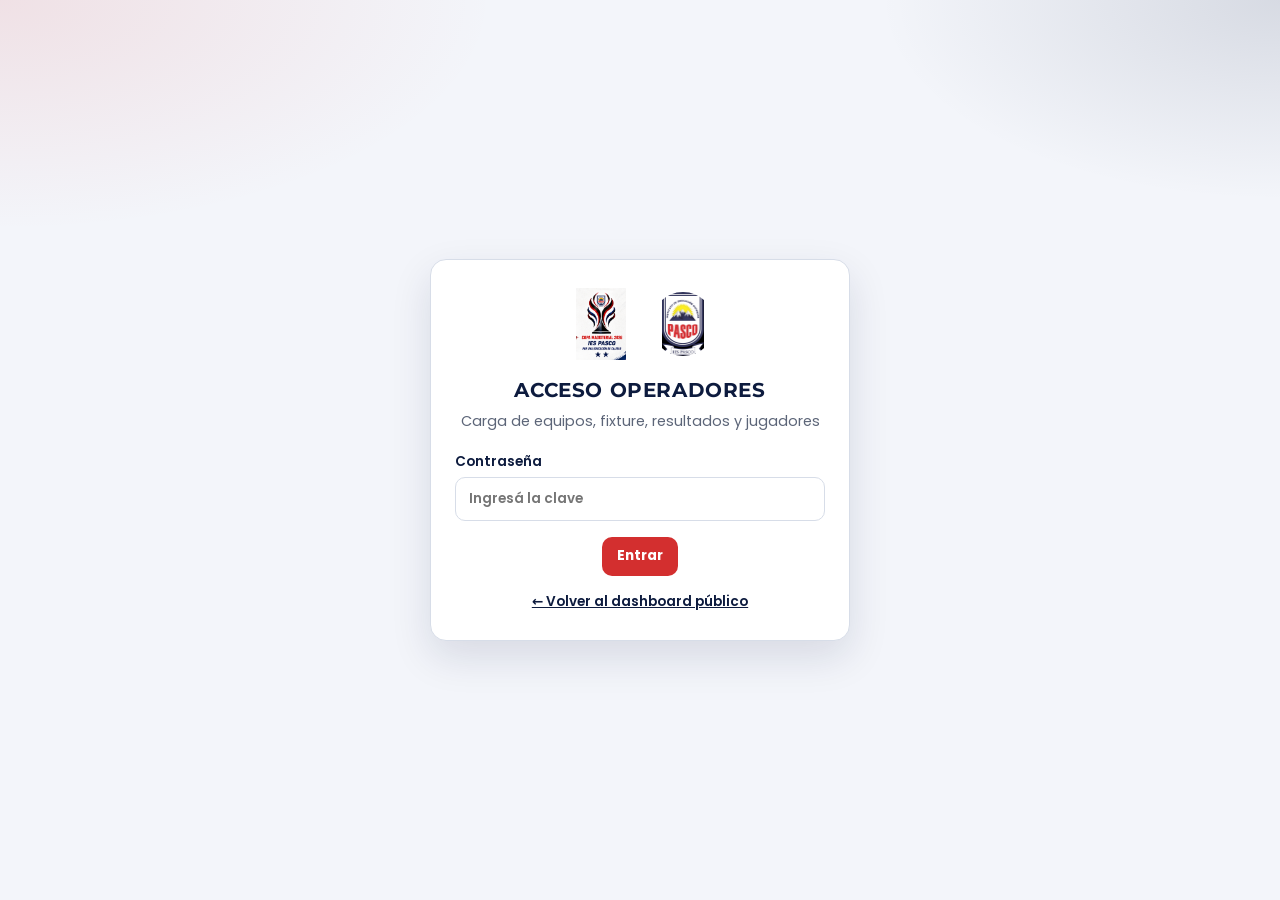
==== admin.html @ 3d39156f "Publicación inicial Copa Magisterial 2026. Dashboard, admin, portal delegados y backend Sheets listo" ====
<!DOCTYPE html>
<html lang="es">
<head>
  <meta charset="UTF-8" />
  <meta name="viewport" content="width=device-width, initial-scale=1" />
  <meta name="robots" content="noindex,nofollow" />
  <meta name="theme-color" content="#0D1B3E" />
  <title>Operadores · Copa Magisterial 2026</title>
  <link rel="preconnect" href="https://fonts.googleapis.com" />
  <link rel="preconnect" href="https://fonts.gstatic.com" crossorigin />
  <link href="https://fonts.googleapis.com/css2?family=Montserrat:wght@600;700;800&family=Poppins:wght@400;500;600;700&display=swap" rel="stylesheet" />
  <link rel="stylesheet" href="css/styles.css" />
  <link rel="stylesheet" href="css/admin.css" />
  <link rel="icon" href="img/logo-ies-pasco.png" type="image/png" />
</head>
<body class="admin-body">
  <!-- LOGIN -->
  <div id="login-screen" class="login-screen">
    <div class="login-card">
      <div class="login-logos">
        <img src="img/logo-copa-magisterial.png" alt="Copa Magisterial" width="72" height="72" />
        <img src="img/logo-ies-pasco.png" alt="IES Pasco" width="64" height="64" class="login-ies" />
      </div>
      <h1>Acceso operadores</h1>
      <p class="login-sub">Carga de equipos, fixture, resultados y jugadores</p>
      <form id="login-form" autocomplete="on">
        <label>
          Contraseña
          <input type="password" id="login-password" name="password" required placeholder="Ingresá la clave" />
        </label>
        <p id="login-error" class="form-error hidden" role="alert">Contraseña incorrecta</p>
        <button type="submit" class="btn-primary">Entrar</button>
      </form>
      <a class="login-back" href="index.html">← Volver al dashboard público</a>
    </div>
  </div>

  <!-- APP -->
  <div id="admin-app" class="admin-app hidden">
    <header class="admin-header">
      <div class="admin-header-inner">
        <div class="admin-brand">
          <img src="img/logo-copa-magisterial.png" alt="" width="44" height="44" />
          <div>
            <strong>Panel operadores</strong>
            <span>Copa Magisterial 2026 · IES Pasco</span>
          </div>
        </div>
        <div class="admin-header-actions">
          <a href="index.html" class="btn-ghost-admin" target="_blank" rel="noopener">Ver público</a>
          <a href="delegado.html" class="btn-ghost-admin" target="_blank" rel="noopener">Portal delegados</a>
          <button type="button" id="btn-logout" class="btn-ghost-admin">Salir</button>
        </div>
      </div>
      <nav class="admin-tabs" role="tablist">
        <button type="button" class="admin-tab is-active" data-section="equipos">Equipos</button>
        <button type="button" class="admin-tab" data-section="fixture">Fixture</button>
        <button type="button" class="admin-tab" data-section="resultados">Resultados</button>
        <button type="button" class="admin-tab" data-section="jugadores">Jugadores</button>
        <button type="button" class="admin-tab" data-section="delegados">Delegados</button>
        <button type="button" class="admin-tab" data-section="reclamos">Reclamos</button>
        <button type="button" class="admin-tab" data-section="pendientes">Pendientes</button>
        <button type="button" class="admin-tab" data-section="llave">Llave</button>
        <button type="button" class="admin-tab" data-section="sheets">Google Sheets</button>
        <button type="button" class="admin-tab" data-section="torneo">Torneo</button>
        <button type="button" class="admin-tab" data-section="exportar">Exportar</button>
      </nav>
    </header>

    <main class="admin-main">
      <div id="admin-toast" class="admin-toast hidden" role="status"></div>

      <!-- EQUIPOS -->
      <section id="sec-equipos" class="admin-section is-active">
        <div class="admin-toolbar">
          <h2>Equipos</h2>
          <button type="button" class="btn-primary" data-open-modal="equipo">+ Nuevo equipo</button>
        </div>
        <div class="table-wrap">
          <table class="admin-table" id="table-equipos">
            <thead>
              <tr>
                <th>ID</th><th>Nombre</th><th>Colegio</th><th>Grupo</th><th>Color</th><th></th>
              </tr>
            </thead>
            <tbody></tbody>
          </table>
        </div>
      </section>

      <!-- FIXTURE -->
      <section id="sec-fixture" class="admin-section">
        <div class="admin-toolbar">
          <h2>Fixture</h2>
          <button type="button" class="btn-primary" data-open-modal="partido">+ Nuevo partido</button>
        </div>
        <div class="table-wrap">
          <table class="admin-table" id="table-fixture">
            <thead>
              <tr>
                <th>ID</th><th>Fecha</th><th>Hora</th><th>Equipo A</th><th>Equipo B</th><th>Cancha</th><th>Estado</th><th></th>
              </tr>
            </thead>
            <tbody></tbody>
          </table>
        </div>
      </section>

      <!-- RESULTADOS -->
      <section id="sec-resultados" class="admin-section">
        <div class="admin-toolbar">
          <h2>Resultados / actas</h2>
          <button type="button" class="btn-primary" data-open-modal="resultado">+ Cargar resultado</button>
        </div>
        <p class="admin-help">Marcá el partido como <strong>Finalizado</strong> en Fixture para que sume en la tabla.</p>
        <div class="table-wrap">
          <table class="admin-table" id="table-resultados">
            <thead>
              <tr>
                <th>Partido</th><th>Marcador</th><th>Aprobado</th><th>Goleadores</th><th></th>
              </tr>
            </thead>
            <tbody></tbody>
          </table>
        </div>
      </section>

      <!-- JUGADORES -->
      <section id="sec-jugadores" class="admin-section">
        <div class="admin-toolbar">
          <h2>Jugadores</h2>
          <button type="button" class="btn-primary" data-open-modal="jugador">+ Nuevo jugador</button>
        </div>
        <div class="filters-row">
          <select id="filtro-jug-equipo">
            <option value="">Todos los equipos</option>
          </select>
        </div>
        <div class="table-wrap">
          <table class="admin-table" id="table-jugadores">
            <thead>
              <tr>
                <th>Equipo</th><th>N°</th><th>Nombre</th><th>Posición</th><th>Goles</th><th>TA</th><th>TR</th><th></th>
              </tr>
            </thead>
            <tbody></tbody>
          </table>
        </div>
      </section>

      <!-- DELEGADOS -->
      <section id="sec-delegados" class="admin-section">
        <div class="admin-toolbar">
          <h2>Accesos delegados</h2>
          <button type="button" class="btn-primary" data-open-modal="delegado">+ Acceso</button>
        </div>
        <p class="admin-help">Cada equipo recibe una clave. Entrá a <a href="delegado.html" target="_blank">delegado.html</a>. Las claves no se muestran en el dashboard público.</p>
        <div class="table-wrap">
          <table class="admin-table" id="table-delegados">
            <thead><tr><th>Equipo</th><th>Delegado</th><th>Teléfono</th><th>Clave</th><th></th></tr></thead>
            <tbody></tbody>
          </table>
        </div>
      </section>

      <!-- RECLAMOS -->
      <section id="sec-reclamos" class="admin-section">
        <div class="admin-toolbar">
          <h2>Reclamos</h2>
        </div>
        <p class="admin-help">Los delegados envían reclamos desde su portal. Acá respondés y cambiás el estado.</p>
        <div class="table-wrap">
          <table class="admin-table" id="table-reclamos">
            <thead><tr><th>Fecha</th><th>Equipo</th><th>Asunto</th><th>Estado</th><th></th></tr></thead>
            <tbody></tbody>
          </table>
        </div>
      </section>

      <!-- PENDIENTES -->
      <section id="sec-pendientes" class="admin-section">
        <div class="admin-toolbar">
          <h2>Pendientes / deudas</h2>
          <button type="button" class="btn-primary" data-open-modal="pendiente">+ Pendiente</button>
        </div>
        <div class="table-wrap">
          <table class="admin-table" id="table-pendientes">
            <thead><tr><th>Equipo</th><th>Concepto</th><th>Monto</th><th>Vence</th><th>Estado</th><th></th></tr></thead>
            <tbody></tbody>
          </table>
        </div>
      </section>

      <!-- LLAVE -->
      <section id="sec-llave" class="admin-section">
        <div class="admin-toolbar">
          <h2>Llave eliminatoria</h2>
        </div>
        <div class="admin-cards" style="margin-bottom:1rem">
          <article class="admin-card">
            <h3>Activar / generar llave</h3>
            <p class="admin-help">Cuando el campeonato entra a instancias finales, generá la estructura y colocá los clasificados en la primera ronda. Los ganadores avanzan solos al cargar el marcador.</p>
            <div class="btn-row">
              <label>Tamaño
                <select id="llave-size">
                  <option value="16">16 equipos (octavos)</option>
                  <option value="8">8 equipos (cuartos)</option>
                </select>
              </label>
              <button type="button" id="btn-crear-llave" class="btn-primary">Generar llave vacía</button>
              <button type="button" id="btn-propagar-llave" class="btn-secondary">Actualizar avance</button>
              <button type="button" id="btn-desactivar-llave" class="btn-danger">Desactivar llave</button>
            </div>
            <p id="llave-meta" class="admin-meta">Llave inactiva.</p>
          </article>
        </div>
        <div class="table-wrap">
          <table class="admin-table" id="table-llave">
            <thead>
              <tr>
                <th>ID</th><th>Ronda</th><th>Equipo A</th><th>Equipo B</th><th>Marcador</th><th>Estado</th><th></th>
              </tr>
            </thead>
            <tbody></tbody>
          </table>
        </div>
      </section>

      <!-- GOOGLE SHEETS -->
      <section id="sec-sheets" class="admin-section">
        <div class="admin-toolbar">
          <h2>Google Sheets</h2>
        </div>
        <div class="admin-cards">
          <article class="admin-card">
            <h3>Estado de conexión</h3>
            <p id="sheets-status" class="admin-meta">Revisando configuración…</p>
            <div class="btn-row">
              <button type="button" id="btn-sheets-ping" class="btn-secondary">Probar Apps Script</button>
              <button type="button" id="btn-sheets-setup" class="btn-secondary">Preparar hojas</button>
            </div>
          </article>
          <article class="admin-card">
            <h3>Sincronizar</h3>
            <p class="admin-help">
              <strong>Bajar</strong> trae los datos del Sheet al panel.<br />
              <strong>Subir</strong> publica lo que tenés acá hacia Google Sheets (lo ve toda la comunidad).
            </p>
            <div class="btn-row">
              <button type="button" id="btn-sheets-pull" class="btn-secondary">↓ Bajar desde Sheets</button>
              <button type="button" id="btn-sheets-push" class="btn-primary">↑ Subir a Sheets</button>
            </div>
            <p id="sheets-sync-msg" class="admin-meta"></p>
          </article>
          <article class="admin-card" style="grid-column:1/-1">
            <h3>Configuración en <code>js/config.js</code></h3>
            <ol class="admin-steps">
              <li><code>GOOGLE_SHEET_ID</code> — ID del spreadsheet</li>
              <li><code>GOOGLE_API_KEY</code> — API Key (lectura pública)</li>
              <li><code>APPS_SCRIPT_URL</code> — URL de la app web</li>
              <li><code>APPS_SCRIPT_TOKEN</code> — mismo token que en <code>apps-script/Codigo.gs</code></li>
            </ol>
            <p class="admin-help">Guía completa: <code>docs/GOOGLE-SHEETS.md</code></p>
          </article>
        </div>
      </section>

      <!-- TORNEO -->
      <section id="sec-torneo" class="admin-section">
        <div class="admin-toolbar">
          <h2>Configuración del torneo</h2>
        </div>
        <div class="admin-cards">
          <article class="admin-card">
            <h3>Estado</h3>
            <label class="switch-row">
              <input type="checkbox" id="chk-finalizado" />
              <span>Torneo finalizado (habilita Cuadro de Honor público)</span>
            </label>
            <p id="store-meta" class="admin-meta">Sin datos guardados aún.</p>
            <div class="btn-row">
              <button type="button" id="btn-save-torneo" class="btn-primary">Guardar estado</button>
              <button type="button" id="btn-seed-demo" class="btn-secondary">Cargar datos de ejemplo</button>
              <button type="button" id="btn-clear-data" class="btn-danger">Borrar todos los datos</button>
            </div>
          </article>
          <article class="admin-card">
            <h3>Cómo publicar para todos</h3>
            <ol class="admin-steps">
              <li>Cargá equipos, fixture, resultados y jugadores aquí.</li>
              <li>Andá a <strong>Exportar</strong> → descargá <code>torneo.json</code>.</li>
              <li>Reemplazá el archivo <code>data/torneo.json</code> del proyecto.</li>
              <li>Subí/publicá el sitio (GitHub Pages) para que la comunidad vea los datos.</li>
            </ol>
            <p class="admin-help">Google Sheets se conectará después. Mientras tanto este flujo ya sirve para el evento.</p>
          </article>
        </div>
      </section>

      <!-- EXPORTAR -->
      <section id="sec-exportar" class="admin-section">
        <div class="admin-toolbar">
          <h2>Exportar / Importar</h2>
        </div>
        <div class="admin-cards">
          <article class="admin-card">
            <h3>Exportar</h3>
            <p class="admin-help">JSON para publicar en el sitio. CSV listo para pegar luego en Google Sheets.</p>
            <div class="btn-row">
              <button type="button" id="btn-export-json" class="btn-primary">Descargar torneo.json</button>
              <button type="button" id="btn-export-csv" class="btn-secondary">Descargar CSV (5 hojas)</button>
            </div>
          </article>
          <article class="admin-card">
            <h3>Importar JSON</h3>
            <p class="admin-help">Restaurá un respaldo o datos de otro operador.</p>
            <input type="file" id="import-json" accept="application/json,.json" />
          </article>
        </div>
      </section>
    </main>
  </div>

  <!-- MODALES -->
  <dialog id="modal" class="admin-modal">
    <form method="dialog" id="modal-form" class="modal-form">
      <header class="modal-header">
        <h3 id="modal-title">Editar</h3>
        <button type="button" id="modal-close" class="modal-close" aria-label="Cerrar">×</button>
      </header>
      <div id="modal-fields" class="modal-fields"></div>
      <footer class="modal-footer">
        <button type="button" id="modal-cancel" class="btn-secondary">Cancelar</button>
        <button type="submit" class="btn-primary">Guardar</button>
      </footer>
    </form>
  </dialog>

  <script src="js/config.js"></script>
  <script src="js/llave.js"></script>
  <script src="js/data-store.js"></script>
  <script src="js/google-sheets.js"></script>
  <script src="js/admin.js"></script>
</body>
</html>
---- css/styles.css ----
/* =========================================================
   Copa Magisterial 2026 · IES Pasco — Estilos principales
   ========================================================= */

:root {
  --navy: #0d1b3e;
  --navy-mid: #1a274f;
  --navy-soft: #2a3a66;
  --red: #d32f2f;
  --red-bright: #e53935;
  --sun: #ffeb3b;
  --sun-soft: #fff59d;
  --ink: #0d1b3e;
  --muted: #5c6578;
  --surface: #ffffff;
  --surface-2: #f3f5fa;
  --line: #d7dde8;
  --pitch: #eef1f8;
  --warn: #d32f2f;
  --blue: #0d1b3e;
  --amber: #f9a825;
  --green-deep: var(--navy);
  --green: var(--navy-mid);
  --green-bright: #1b5e20;
  --shadow: 0 8px 28px rgba(13, 27, 62, 0.1);
  --radius: 14px;
  --header-h: 120px;
  --font: "Poppins", system-ui, sans-serif;
  --font-display: "Montserrat", "Poppins", system-ui, sans-serif;
  --max: 1120px;
}

*,
*::before,
*::after {
  box-sizing: border-box;
}

html {
  scroll-behavior: smooth;
}

body {
  margin: 0;
  font-family: var(--font);
  color: var(--ink);
  background:
    radial-gradient(1100px 520px at 8% -8%, rgba(211, 47, 47, 0.12) 0%, transparent 55%),
    radial-gradient(900px 480px at 100% 0%, rgba(13, 27, 62, 0.1) 0%, transparent 50%),
    linear-gradient(180deg, #f7f8fc 0%, #eef1f8 100%);
  min-height: 100vh;
  line-height: 1.45;
}

img {
  max-width: 100%;
  height: auto;
  display: block;
}

button,
input,
select {
  font: inherit;
}

.sr-only {
  position: absolute;
  width: 1px;
  height: 1px;
  padding: 0;
  margin: -1px;
  overflow: hidden;
  clip: rect(0, 0, 0, 0);
  border: 0;
}

.hidden {
  display: none !important;
}

/* Loading */
.loading-overlay {
  position: fixed;
  inset: 0;
  z-index: 1000;
  display: grid;
  place-content: center;
  gap: 1rem;
  background: rgba(247, 251, 248, 0.92);
  backdrop-filter: blur(4px);
  transition: opacity 0.3s ease, visibility 0.3s ease;
}

.loading-overlay.is-hidden {
  opacity: 0;
  visibility: hidden;
  pointer-events: none;
}

.spinner {
  width: 44px;
  height: 44px;
  margin: 0 auto;
  border: 3px solid var(--line);
  border-top-color: var(--red);
  border-radius: 50%;
  animation: spin 0.8s linear infinite;
}

@keyframes spin {
  to {
    transform: rotate(360deg);
  }
}

/* Header */
.site-header {
  position: sticky;
  top: 0;
  z-index: 100;
  background:
    linear-gradient(180deg, rgba(26, 39, 79, 0.98) 0%, rgba(13, 27, 62, 0.98) 100%);
  color: #fff;
  box-shadow: 0 4px 20px rgba(13, 27, 62, 0.28);
  backdrop-filter: blur(8px);
  border-bottom: 3px solid var(--red);
}

.header-inner {
  max-width: var(--max);
  margin: 0 auto;
  padding: 0.75rem 1rem;
  display: flex;
  align-items: center;
  justify-content: space-between;
  gap: 1rem;
}

.brand {
  display: flex;
  align-items: center;
  gap: 0.65rem;
  color: inherit;
  text-decoration: none;
  min-width: 0;
}

.brand-logo {
  width: 48px;
  height: 48px;
  flex-shrink: 0;
  object-fit: contain;
}

.brand-logo-copa {
  width: 52px;
  height: 52px;
  background: #fff;
  border-radius: 12px;
  padding: 3px;
  box-shadow: 0 2px 10px rgba(0, 0, 0, 0.25);
}

.brand-logo-ies {
  width: 44px;
  height: 44px;
  background: #fff;
  border-radius: 50%;
  padding: 2px;
  box-shadow: 0 2px 10px rgba(0, 0, 0, 0.2);
}

.brand-text {
  display: flex;
  flex-direction: column;
  line-height: 1.1;
  min-width: 0;
}

.brand-name {
  font-family: var(--font-display);
  font-weight: 800;
  font-size: 0.95rem;
  letter-spacing: 0.02em;
  text-transform: uppercase;
  color: #fff;
}

.brand-year {
  font-size: 0.7rem;
  font-weight: 600;
  opacity: 0.9;
  color: var(--sun);
}

.header-status {
  display: flex;
  align-items: center;
  gap: 0.5rem;
  flex-wrap: wrap;
  justify-content: flex-end;
}

.sync-indicator {
  display: inline-flex;
  align-items: center;
  gap: 0.4rem;
  font-size: 0.75rem;
  color: #fff;
  background: rgba(255, 255, 255, 0.12);
  padding: 0.35rem 0.65rem;
  border-radius: 999px;
}

.sync-indicator.is-updating .sync-icon {
  animation: spin 0.9s linear infinite;
}

.sync-indicator.is-error {
  background: rgba(211, 47, 47, 0.45);
}

.sync-icon {
  opacity: 0.95;
  filter: brightness(0) invert(1);
}

.demo-badge {
  font-size: 0.7rem;
  font-weight: 700;
  text-transform: uppercase;
  letter-spacing: 0.04em;
  background: var(--sun);
  color: var(--navy);
  padding: 0.3rem 0.55rem;
  border-radius: 6px;
}

.demo-badge.is-live {
  background: #e8f5e9;
  color: #1b5e20;
}

.footer-admin {
  margin: 0.85rem 0 0;
}

.footer-admin a {
  color: var(--navy);
  font-weight: 600;
  font-size: 0.75rem;
  text-decoration: none;
  opacity: 0.7;
}

.footer-admin a:hover {
  opacity: 1;
  color: var(--red);
  text-decoration: underline;
}

/* Tabs */
.tabs {
  max-width: var(--max);
  margin: 0 auto;
  padding: 0 0.5rem;
  display: flex;
  gap: 0.15rem;
  overflow-x: auto;
  -webkit-overflow-scrolling: touch;
  scrollbar-width: none;
}

.tabs::-webkit-scrollbar {
  display: none;
}

.tab {
  flex: 1 0 auto;
  min-width: 4.5rem;
  border: 0;
  background: transparent;
  color: rgba(255, 255, 255, 0.7);
  padding: 0.7rem 0.85rem;
  cursor: pointer;
  font-weight: 600;
  font-size: 0.85rem;
  border-bottom: 3px solid transparent;
  transition: color 0.2s, border-color 0.2s;
}

.tab:hover {
  color: #fff;
}

.tab.is-active {
  color: #fff;
  border-bottom-color: var(--red);
}

/* Main */
.main {
  max-width: var(--max);
  margin: 0 auto;
  padding: 1.25rem 1rem 2.5rem;
}

.panel {
  display: none;
  animation: fadeIn 0.35s ease;
}

.panel.is-active {
  display: block;
}

@keyframes fadeIn {
  from {
    opacity: 0;
    transform: translateY(6px);
  }
  to {
    opacity: 1;
    transform: none;
  }
}

.panel-toolbar {
  display: flex;
  flex-wrap: wrap;
  align-items: flex-end;
  justify-content: space-between;
  gap: 0.75rem 1rem;
  margin-bottom: 1rem;
}

.panel-title {
  margin: 0;
  font-family: var(--font-display);
  font-size: 1.35rem;
  font-weight: 800;
  color: var(--navy);
  text-transform: uppercase;
  letter-spacing: 0.02em;
}

.filters {
  display: flex;
  flex-wrap: wrap;
  gap: 0.5rem;
}

.filter select,
.filter input {
  border: 1px solid var(--line);
  background: var(--surface);
  border-radius: 10px;
  padding: 0.55rem 0.75rem;
  min-width: 140px;
  color: var(--ink);
}

.filter-search input {
  min-width: 160px;
}

.filter select:focus,
.filter input:focus {
  outline: 2px solid var(--red);
  outline-offset: 1px;
}

.btn-ghost {
  border: 1px solid var(--line);
  background: var(--surface);
  color: var(--navy);
  border-radius: 10px;
  padding: 0.5rem 0.9rem;
  cursor: pointer;
  font-weight: 600;
  font-size: 0.85rem;
}

.btn-ghost:hover {
  background: var(--pitch);
  border-color: var(--navy-soft);
}

.empty-state {
  text-align: center;
  color: var(--muted);
  padding: 2.5rem 1rem;
  background: var(--surface);
  border-radius: var(--radius);
  border: 1px dashed var(--line);
}

/* Tabla */
.tabla-container {
  overflow-x: auto;
  background: var(--surface);
  border-radius: var(--radius);
  box-shadow: var(--shadow);
  border: 1px solid var(--line);
}

.tabla-grupo {
  margin-bottom: 1.25rem;
}

.tabla-grupo:last-child {
  margin-bottom: 0;
}

.tabla-grupo-title {
  margin: 0;
  padding: 0.85rem 1rem 0.4rem;
  font-family: var(--font-display);
  font-size: 0.95rem;
  font-weight: 800;
  color: var(--red);
  background: var(--surface-2);
  text-transform: uppercase;
  letter-spacing: 0.04em;
}

.standings {
  width: 100%;
  border-collapse: collapse;
  font-size: 0.82rem;
}

.standings th,
.standings td {
  padding: 0.65rem 0.45rem;
  text-align: center;
  white-space: nowrap;
}

.standings th {
  background: var(--navy);
  color: #fff;
  font-weight: 700;
  font-size: 0.72rem;
  letter-spacing: 0.03em;
  text-transform: uppercase;
}

.standings th:nth-child(2),
.standings td:nth-child(2) {
  text-align: left;
  padding-left: 0.75rem;
}

.standings tbody tr {
  border-bottom: 1px solid var(--line);
  transition: background 0.15s;
}

.standings tbody tr:hover {
  background: #f5f7fc;
}

.standings tr.zona-lider {
  background: rgba(27, 94, 32, 0.1);
  box-shadow: inset 4px 0 0 #1b5e20;
}

.standings tr.zona-medio {
  background: rgba(249, 168, 37, 0.06);
}

.standings tr.zona-riesgo {
  background: rgba(211, 47, 47, 0.1);
  box-shadow: inset 4px 0 0 var(--red);
}

.equipo-cell {
  display: flex;
  align-items: center;
  gap: 0.5rem;
  font-weight: 600;
}

.equipo-color {
  width: 10px;
  height: 10px;
  border-radius: 50%;
  flex-shrink: 0;
}

.equipo-logo {
  width: 24px;
  height: 24px;
  border-radius: 50%;
  object-fit: cover;
  background: var(--surface-2);
}

.pts-cell {
  font-weight: 800;
  color: var(--navy);
}

.legend {
  display: flex;
  flex-wrap: wrap;
  gap: 0.75rem;
  margin: 0.85rem 0 0;
  font-size: 0.75rem;
  color: var(--muted);
}

.legend-item {
  display: inline-flex;
  align-items: center;
  gap: 0.35rem;
}

.legend-item::before {
  content: "";
  width: 12px;
  height: 12px;
  border-radius: 3px;
}

.legend-lider::before {
  background: rgba(27, 94, 32, 0.35);
  box-shadow: inset 3px 0 0 #1b5e20;
}

.legend-medio::before {
  background: rgba(249, 168, 37, 0.35);
}

.legend-riesgo::before {
  background: rgba(211, 47, 47, 0.3);
  box-shadow: inset 3px 0 0 var(--red);
}

/* Fixture */
.fixture-container {
  display: flex;
  flex-direction: column;
  gap: 1.5rem;
}

.fecha-bloque {
  display: flex;
  flex-direction: column;
  gap: 0.75rem;
}

.fecha-titulo {
  margin: 0;
  font-family: var(--font-display);
  font-size: 0.95rem;
  font-weight: 800;
  color: var(--navy);
  padding-left: 0.15rem;
  text-transform: uppercase;
  letter-spacing: 0.03em;
}

.partidos-grid {
  display: grid;
  gap: 0.75rem;
}

.partido-card {
  display: grid;
  grid-template-columns: 1fr auto;
  gap: 0.75rem;
  align-items: center;
  background: var(--surface);
  border: 1px solid var(--line);
  border-radius: var(--radius);
  padding: 0.9rem 1rem;
  cursor: pointer;
  text-align: left;
  width: 100%;
  box-shadow: var(--shadow);
  transition: transform 0.18s ease, box-shadow 0.18s ease, border-color 0.18s;
}

.partido-card:hover,
.partido-card:focus-visible {
  transform: translateY(-2px);
  border-color: var(--red);
  box-shadow: 0 12px 32px rgba(13, 27, 62, 0.14);
  outline: none;
}

.partido-meta {
  display: flex;
  flex-wrap: wrap;
  gap: 0.4rem 0.75rem;
  font-size: 0.72rem;
  color: var(--muted);
  margin-bottom: 0.45rem;
}

.partido-equipos {
  display: grid;
  gap: 0.35rem;
}

.partido-equipo {
  display: flex;
  align-items: center;
  justify-content: space-between;
  gap: 0.75rem;
  font-weight: 600;
  font-size: 0.9rem;
}

.partido-equipo-nombre {
  display: flex;
  align-items: center;
  gap: 0.45rem;
  min-width: 0;
}

.partido-equipo-nombre span {
  overflow: hidden;
  text-overflow: ellipsis;
  white-space: nowrap;
}

.partido-score {
  font-variant-numeric: tabular-nums;
  font-weight: 800;
  font-size: 1.05rem;
  min-width: 1.5rem;
  text-align: right;
}

.partido-vs {
  font-size: 0.7rem;
  color: var(--muted);
  font-weight: 500;
  padding-left: 1.7rem;
}

.badge {
  display: inline-flex;
  align-items: center;
  justify-content: center;
  font-size: 0.68rem;
  font-weight: 700;
  text-transform: uppercase;
  letter-spacing: 0.03em;
  padding: 0.35rem 0.55rem;
  border-radius: 8px;
  white-space: nowrap;
  align-self: start;
}

.badge-proximo {
  background: rgba(13, 27, 62, 0.1);
  color: var(--navy);
}

.badge-en-juego {
  background: rgba(211, 47, 47, 0.14);
  color: var(--red);
  animation: pulse 1.6s ease infinite;
}

.badge-finalizado {
  background: rgba(84, 110, 122, 0.15);
  color: #546e7a;
}

@keyframes pulse {
  0%,
  100% {
    opacity: 1;
  }
  50% {
    opacity: 0.65;
  }
}

/* Detalle */
.detalle-container {
  background: var(--surface);
  border-radius: var(--radius);
  border: 1px solid var(--line);
  box-shadow: var(--shadow);
  padding: 1.25rem;
}

.detalle-header {
  text-align: center;
  margin-bottom: 1.25rem;
  padding-bottom: 1rem;
  border-bottom: 1px solid var(--line);
}

.detalle-marcador {
  display: flex;
  align-items: center;
  justify-content: center;
  gap: 1rem;
  flex-wrap: wrap;
  margin: 0.75rem 0;
}

.detalle-equipo {
  flex: 1 1 120px;
  max-width: 200px;
  display: flex;
  flex-direction: column;
  align-items: center;
  gap: 0.4rem;
  font-weight: 700;
}

.detalle-equipo img {
  width: 56px;
  height: 56px;
  border-radius: 50%;
  object-fit: cover;
  background: var(--surface-2);
}

.detalle-goles {
  font-size: 2.4rem;
  font-weight: 800;
  font-variant-numeric: tabular-nums;
  color: var(--navy);
  letter-spacing: 0.05em;
}

.detalle-info {
  font-size: 0.8rem;
  color: var(--muted);
}

.detalle-grid {
  display: grid;
  gap: 1rem;
}

.detalle-bloque h3 {
  margin: 0 0 0.5rem;
  font-size: 0.9rem;
  color: var(--red);
}

.detalle-lista {
  margin: 0;
  padding-left: 1.1rem;
  font-size: 0.85rem;
  color: var(--ink);
}

.detalle-lista li {
  margin-bottom: 0.25rem;
}

.detalle-vacio {
  color: var(--muted);
  font-size: 0.85rem;
  margin: 0;
}

/* Footer */
.site-footer {
  text-align: center;
  padding: 2rem 1rem 2.5rem;
  font-size: 0.78rem;
  color: var(--muted);
  border-top: 1px solid var(--line);
  background: linear-gradient(180deg, transparent 0%, rgba(13, 27, 62, 0.04) 100%);
}

.footer-brand {
  display: flex;
  align-items: center;
  justify-content: center;
  gap: 1rem;
  margin-bottom: 0.75rem;
}

.footer-logo {
  width: 64px;
  height: 64px;
  object-fit: contain;
  border-radius: 12px;
  background: #fff;
  padding: 4px;
  box-shadow: var(--shadow);
}

.footer-logo-ies {
  width: 56px;
  height: 56px;
  border-radius: 50%;
}

.footer-title {
  margin: 0;
  font-family: var(--font-display);
  font-weight: 800;
  font-size: 0.95rem;
  color: var(--red);
  text-transform: uppercase;
  letter-spacing: 0.04em;
}

.footer-institution {
  margin: 0.25rem 0 0;
  font-weight: 700;
  color: var(--navy);
  text-transform: uppercase;
  letter-spacing: 0.03em;
  font-size: 0.8rem;
}

.footer-note {
  margin: 0.45rem 0 0;
}

.last-update {
  margin: 0.35rem 0 0;
  font-weight: 500;
}
---- css/admin.css ----
/* Panel operadores — Copa Magisterial / IES Pasco */

.admin-body {
  margin: 0;
  min-height: 100vh;
  background:
    radial-gradient(900px 420px at 0% 0%, rgba(211, 47, 47, 0.1), transparent 55%),
    radial-gradient(800px 400px at 100% 0%, rgba(13, 27, 62, 0.12), transparent 50%),
    #f3f5fa;
  font-family: "Poppins", system-ui, sans-serif;
  color: #0d1b3e;
}

.hidden {
  display: none !important;
}

/* Login */
.login-screen {
  min-height: 100vh;
  display: grid;
  place-items: center;
  padding: 1.25rem;
}

.login-card {
  width: min(420px, 100%);
  background: #fff;
  border-radius: 16px;
  padding: 1.75rem 1.5rem;
  box-shadow: 0 16px 40px rgba(13, 27, 62, 0.12);
  border: 1px solid #d7dde8;
  text-align: center;
}

.login-logos {
  display: flex;
  align-items: center;
  justify-content: center;
  gap: 0.85rem;
  margin-bottom: 1rem;
}

.login-logos img {
  width: 72px;
  height: 72px;
  object-fit: contain;
  background: #fff;
  border-radius: 12px;
}

.login-ies {
  width: 64px !important;
  height: 64px !important;
  border-radius: 50% !important;
}

.login-card h1 {
  margin: 0;
  font-family: "Montserrat", sans-serif;
  font-size: 1.25rem;
  text-transform: uppercase;
  letter-spacing: 0.03em;
}

.login-sub {
  margin: 0.35rem 0 1.25rem;
  color: #5c6578;
  font-size: 0.9rem;
}

.login-card label {
  display: block;
  text-align: left;
  font-size: 0.85rem;
  font-weight: 600;
  margin-bottom: 1rem;
}

.login-card input {
  display: block;
  width: 100%;
  margin-top: 0.35rem;
  padding: 0.7rem 0.8rem;
  border: 1px solid #d7dde8;
  border-radius: 10px;
  font: inherit;
}

.login-back {
  display: inline-block;
  margin-top: 1rem;
  color: #0d1b3e;
  font-size: 0.85rem;
  font-weight: 600;
}

.form-error {
  color: #d32f2f;
  font-size: 0.85rem;
  margin: 0 0 0.75rem;
}

/* Header */
.admin-header {
  position: sticky;
  top: 0;
  z-index: 50;
  background: linear-gradient(180deg, #1a274f, #0d1b3e);
  color: #fff;
  border-bottom: 3px solid #d32f2f;
}

.admin-header-inner {
  max-width: 1200px;
  margin: 0 auto;
  padding: 0.75rem 1rem;
  display: flex;
  align-items: center;
  justify-content: space-between;
  gap: 1rem;
}

.admin-brand {
  display: flex;
  align-items: center;
  gap: 0.65rem;
}

.admin-brand img {
  width: 44px;
  height: 44px;
  object-fit: contain;
  background: #fff;
  border-radius: 10px;
  padding: 2px;
}

.admin-brand strong {
  display: block;
  font-family: "Montserrat", sans-serif;
  font-size: 0.95rem;
  text-transform: uppercase;
}

.admin-brand span {
  font-size: 0.72rem;
  color: #ffeb3b;
}

.admin-header-actions {
  display: flex;
  gap: 0.5rem;
  flex-wrap: wrap;
}

.btn-ghost-admin {
  border: 1px solid rgba(255, 255, 255, 0.35);
  background: rgba(255, 255, 255, 0.08);
  color: #fff;
  border-radius: 8px;
  padding: 0.45rem 0.75rem;
  font: inherit;
  font-size: 0.8rem;
  font-weight: 600;
  cursor: pointer;
  text-decoration: none;
}

.btn-ghost-admin:hover {
  background: rgba(255, 255, 255, 0.18);
}

.admin-tabs {
  max-width: 1200px;
  margin: 0 auto;
  padding: 0 0.5rem;
  display: flex;
  gap: 0.15rem;
  overflow-x: auto;
  scrollbar-width: none;
}

.admin-tabs::-webkit-scrollbar {
  display: none;
}

.admin-tab {
  flex: 0 0 auto;
  border: 0;
  background: transparent;
  color: rgba(255, 255, 255, 0.7);
  padding: 0.75rem 0.9rem;
  font: inherit;
  font-weight: 700;
  font-size: 0.82rem;
  cursor: pointer;
  border-bottom: 3px solid transparent;
}

.admin-tab.is-active {
  color: #fff;
  border-bottom-color: #d32f2f;
}

.admin-main {
  max-width: 1200px;
  margin: 0 auto;
  padding: 1.25rem 1rem 2.5rem;
}

.admin-section {
  display: none;
}

.admin-section.is-active {
  display: block;
}

.admin-toolbar {
  display: flex;
  flex-wrap: wrap;
  align-items: center;
  justify-content: space-between;
  gap: 0.75rem;
  margin-bottom: 0.85rem;
}

.admin-toolbar h2 {
  margin: 0;
  font-family: "Montserrat", sans-serif;
  font-size: 1.2rem;
  text-transform: uppercase;
  letter-spacing: 0.02em;
}

.admin-help {
  margin: 0 0 0.85rem;
  color: #5c6578;
  font-size: 0.88rem;
}

.filters-row {
  margin-bottom: 0.75rem;
}

.filters-row select {
  padding: 0.55rem 0.75rem;
  border-radius: 10px;
  border: 1px solid #d7dde8;
  font: inherit;
  min-width: 200px;
}

.btn-primary,
.btn-secondary,
.btn-danger {
  border: 0;
  border-radius: 10px;
  padding: 0.6rem 0.95rem;
  font: inherit;
  font-weight: 700;
  font-size: 0.85rem;
  cursor: pointer;
}

.btn-primary {
  background: #d32f2f;
  color: #fff;
}

.btn-primary:hover {
  background: #b71c1c;
}

.btn-secondary {
  background: #e8ecf4;
  color: #0d1b3e;
}

.btn-danger {
  background: #ffebee;
  color: #c62828;
}

.btn-row {
  display: flex;
  flex-wrap: wrap;
  gap: 0.5rem;
  margin-top: 0.85rem;
}

.table-wrap {
  overflow-x: auto;
  background: #fff;
  border: 1px solid #d7dde8;
  border-radius: 14px;
  box-shadow: 0 8px 24px rgba(13, 27, 62, 0.06);
}

.admin-table {
  width: 100%;
  border-collapse: collapse;
  font-size: 0.85rem;
}

.admin-table th,
.admin-table td {
  padding: 0.7rem 0.65rem;
  text-align: left;
  border-bottom: 1px solid #e8ecf4;
  white-space: nowrap;
}

.admin-table th {
  background: #0d1b3e;
  color: #fff;
  font-size: 0.72rem;
  text-transform: uppercase;
  letter-spacing: 0.03em;
}

.admin-table .actions {
  display: flex;
  gap: 0.35rem;
}

.admin-table .actions button {
  border: 1px solid #d7dde8;
  background: #fff;
  border-radius: 8px;
  padding: 0.3rem 0.55rem;
  font: inherit;
  font-size: 0.75rem;
  font-weight: 600;
  cursor: pointer;
}

.admin-table .actions .btn-del {
  color: #c62828;
}

.color-swatch {
  display: inline-block;
  width: 14px;
  height: 14px;
  border-radius: 50%;
  vertical-align: middle;
  margin-right: 0.35rem;
  border: 1px solid #ccc;
}

.admin-cards {
  display: grid;
  gap: 1rem;
}

@media (min-width: 768px) {
  .admin-cards {
    grid-template-columns: 1fr 1fr;
  }
}

.admin-card {
  background: #fff;
  border: 1px solid #d7dde8;
  border-radius: 14px;
  padding: 1.15rem;
  box-shadow: 0 8px 24px rgba(13, 27, 62, 0.06);
}

.admin-card h3 {
  margin: 0 0 0.65rem;
  font-size: 1rem;
  color: #0d1b3e;
}

.admin-meta {
  margin: 0.75rem 0 0;
  font-size: 0.82rem;
  color: #5c6578;
}

.switch-row {
  display: flex;
  align-items: flex-start;
  gap: 0.55rem;
  font-size: 0.9rem;
  cursor: pointer;
}

.admin-steps {
  margin: 0;
  padding-left: 1.15rem;
  font-size: 0.88rem;
  line-height: 1.55;
  color: #334;
}

.admin-steps code {
  background: #eef1f8;
  padding: 0.1rem 0.35rem;
  border-radius: 4px;
  font-size: 0.8rem;
}

.admin-toast {
  position: fixed;
  right: 1rem;
  bottom: 1rem;
  z-index: 200;
  background: #0d1b3e;
  color: #fff;
  padding: 0.75rem 1rem;
  border-radius: 10px;
  box-shadow: 0 10px 30px rgba(0, 0, 0, 0.2);
  font-size: 0.88rem;
  font-weight: 600;
}

.admin-toast.is-error {
  background: #c62828;
}

/* Modal */
.admin-modal {
  border: 0;
  border-radius: 16px;
  padding: 0;
  width: min(520px, calc(100vw - 1.5rem));
  box-shadow: 0 20px 50px rgba(13, 27, 62, 0.25);
}

.admin-modal::backdrop {
  background: rgba(13, 27, 62, 0.45);
}

.modal-form {
  display: flex;
  flex-direction: column;
}

.modal-header {
  display: flex;
  align-items: center;
  justify-content: space-between;
  padding: 0.9rem 1rem;
  border-bottom: 1px solid #e8ecf4;
  background: #0d1b3e;
  color: #fff;
}

.modal-header h3 {
  margin: 0;
  font-size: 1rem;
}

.modal-close {
  border: 0;
  background: transparent;
  color: #fff;
  font-size: 1.4rem;
  cursor: pointer;
  line-height: 1;
}

.modal-fields {
  padding: 1rem;
  display: grid;
  gap: 0.75rem;
  max-height: 60vh;
  overflow: auto;
}

.modal-fields label {
  display: grid;
  gap: 0.3rem;
  font-size: 0.82rem;
  font-weight: 600;
}

.modal-fields input,
.modal-fields select,
.modal-fields textarea {
  font: inherit;
  padding: 0.55rem 0.7rem;
  border: 1px solid #d7dde8;
  border-radius: 8px;
}

.modal-fields textarea {
  min-height: 64px;
  resize: vertical;
}

.modal-footer {
  display: flex;
  justify-content: flex-end;
  gap: 0.5rem;
  padding: 0.85rem 1rem;
  border-top: 1px solid #e8ecf4;
}

.empty-admin {
  text-align: center;
  color: #5c6578;
  padding: 1.5rem;
}
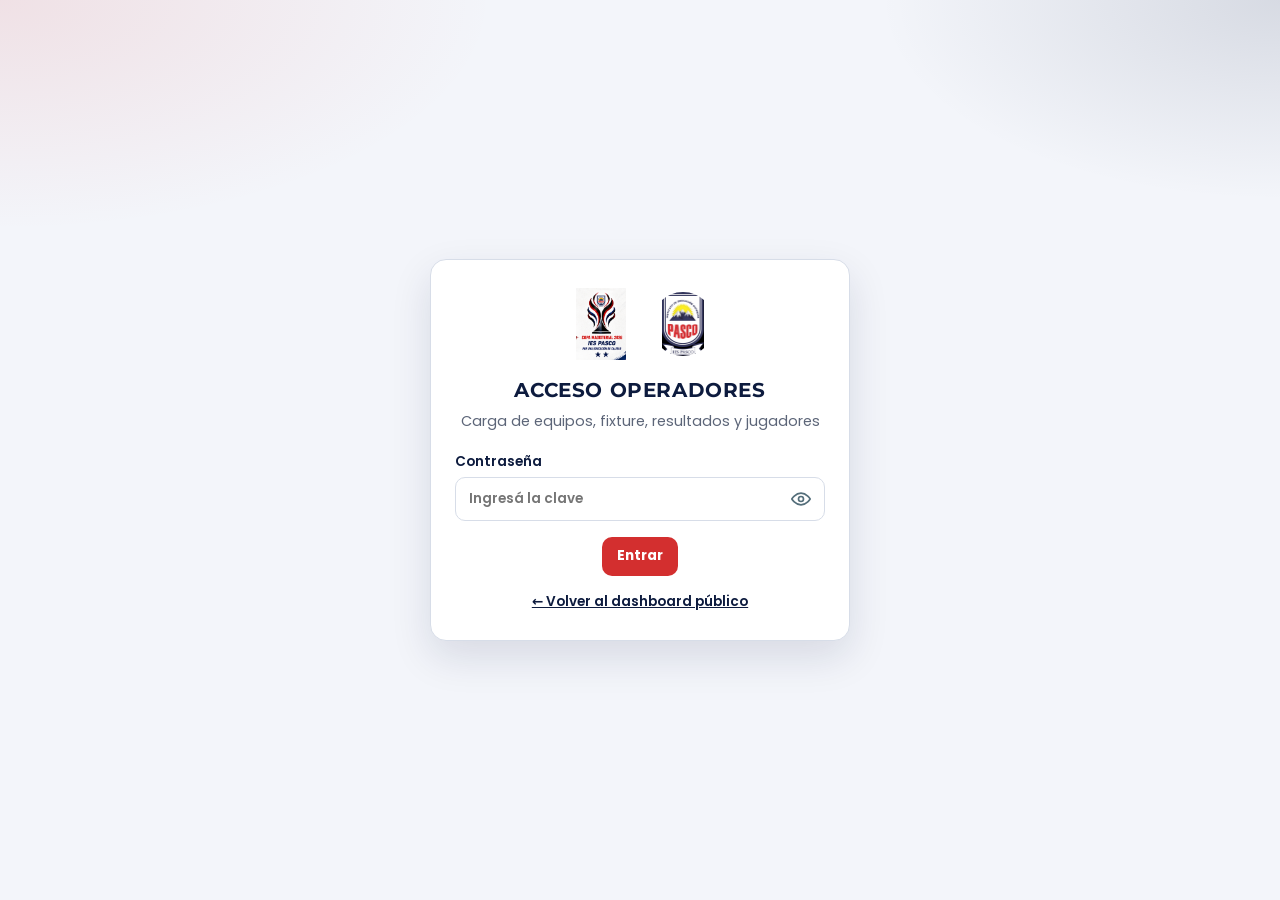
==== commit 44e78409: "Login: sin autofill de clave y ojito para ver/ocultar. Aplica a operadores y portal delegados.  Co-a" ====
--- a/admin.html
+++ b/admin.html
@@ -23,10 +23,29 @@
       </div>
       <h1>Acceso operadores</h1>
       <p class="login-sub">Carga de equipos, fixture, resultados y jugadores</p>
-      <form id="login-form" autocomplete="on">
+      <form id="login-form" autocomplete="off" data-lpignore="true" data-1p-ignore="true">
+        <!-- Trampa para que el navegador no rellene la clave real -->
+        <input type="text" name="username" autocomplete="username" tabindex="-1" aria-hidden="true" class="autofill-trap" value="" />
         <label>
           Contraseña
-          <input type="password" id="login-password" name="password" required placeholder="Ingresá la clave" />
+          <div class="password-field">
+            <input
+              type="password"
+              id="login-password"
+              name="copa-op-clave"
+              required
+              placeholder="Ingresá la clave"
+              autocomplete="new-password"
+              autocapitalize="off"
+              autocorrect="off"
+              spellcheck="false"
+              data-lpignore="true"
+              data-1p-ignore="true"
+              readonly
+              data-password-input
+            />
+            <button type="button" class="password-toggle" data-toggle-password aria-label="Mostrar contraseña" aria-pressed="false" title="Mostrar / ocultar"></button>
+          </div>
         </label>
         <p id="login-error" class="form-error hidden" role="alert">Contraseña incorrecta</p>
         <button type="submit" class="btn-primary">Entrar</button>
@@ -47,6 +66,7 @@
           </div>
         </div>
         <div class="admin-header-actions">
+          <span id="sync-status" class="sync-status" title="Estado de publicación">Listo</span>
           <a href="index.html" class="btn-ghost-admin" target="_blank" rel="noopener">Ver público</a>
           <a href="delegado.html" class="btn-ghost-admin" target="_blank" rel="noopener">Portal delegados</a>
           <button type="button" id="btn-logout" class="btn-ghost-admin">Salir</button>
@@ -61,7 +81,6 @@
         <button type="button" class="admin-tab" data-section="reclamos">Reclamos</button>
         <button type="button" class="admin-tab" data-section="pendientes">Pendientes</button>
         <button type="button" class="admin-tab" data-section="llave">Llave</button>
-        <button type="button" class="admin-tab" data-section="sheets">Google Sheets</button>
         <button type="button" class="admin-tab" data-section="torneo">Torneo</button>
         <button type="button" class="admin-tab" data-section="exportar">Exportar</button>
       </nav>
@@ -226,45 +245,6 @@
         </div>
       </section>
 
-      <!-- GOOGLE SHEETS -->
-      <section id="sec-sheets" class="admin-section">
-        <div class="admin-toolbar">
-          <h2>Google Sheets</h2>
-        </div>
-        <div class="admin-cards">
-          <article class="admin-card">
-            <h3>Estado de conexión</h3>
-            <p id="sheets-status" class="admin-meta">Revisando configuración…</p>
-            <div class="btn-row">
-              <button type="button" id="btn-sheets-ping" class="btn-secondary">Probar Apps Script</button>
-              <button type="button" id="btn-sheets-setup" class="btn-secondary">Preparar hojas</button>
-            </div>
-          </article>
-          <article class="admin-card">
-            <h3>Sincronizar</h3>
-            <p class="admin-help">
-              <strong>Bajar</strong> trae los datos del Sheet al panel.<br />
-              <strong>Subir</strong> publica lo que tenés acá hacia Google Sheets (lo ve toda la comunidad).
-            </p>
-            <div class="btn-row">
-              <button type="button" id="btn-sheets-pull" class="btn-secondary">↓ Bajar desde Sheets</button>
-              <button type="button" id="btn-sheets-push" class="btn-primary">↑ Subir a Sheets</button>
-            </div>
-            <p id="sheets-sync-msg" class="admin-meta"></p>
-          </article>
-          <article class="admin-card" style="grid-column:1/-1">
-            <h3>Configuración en <code>js/config.js</code></h3>
-            <ol class="admin-steps">
-              <li><code>GOOGLE_SHEET_ID</code> — ID del spreadsheet</li>
-              <li><code>GOOGLE_API_KEY</code> — API Key (lectura pública)</li>
-              <li><code>APPS_SCRIPT_URL</code> — URL de la app web</li>
-              <li><code>APPS_SCRIPT_TOKEN</code> — mismo token que en <code>apps-script/Codigo.gs</code></li>
-            </ol>
-            <p class="admin-help">Guía completa: <code>docs/GOOGLE-SHEETS.md</code></p>
-          </article>
-        </div>
-      </section>
-
       <!-- TORNEO -->
       <section id="sec-torneo" class="admin-section">
         <div class="admin-toolbar">
@@ -285,14 +265,11 @@
             </div>
           </article>
           <article class="admin-card">
-            <h3>Cómo publicar para todos</h3>
-            <ol class="admin-steps">
-              <li>Cargá equipos, fixture, resultados y jugadores aquí.</li>
-              <li>Andá a <strong>Exportar</strong> → descargá <code>torneo.json</code>.</li>
-              <li>Reemplazá el archivo <code>data/torneo.json</code> del proyecto.</li>
-              <li>Subí/publicá el sitio (GitHub Pages) para que la comunidad vea los datos.</li>
-            </ol>
-            <p class="admin-help">Google Sheets se conectará después. Mientras tanto este flujo ya sirve para el evento.</p>
+            <h3>Publicación automática</h3>
+            <p class="admin-help">
+              Todo lo que agregues, edites o borres se publica solo al dashboard público
+              (no hace falta subir ni bajar nada). El indicador <strong>Publicado</strong> arriba a la derecha confirma que la comunidad ya lo ve.
+            </p>
           </article>
         </div>
       </section>
@@ -337,6 +314,7 @@
   </dialog>
 
   <script src="js/config.js"></script>
+  <script src="js/password-field.js"></script>
   <script src="js/llave.js"></script>
   <script src="js/data-store.js"></script>
   <script src="js/google-sheets.js"></script>
--- a/css/styles.css
+++ b/css/styles.css
@@ -828,3 +828,53 @@
   margin: 0.35rem 0 0;
   font-weight: 500;
 }
+
+/* ——— Password field (admin + delegados) ——— */
+.autofill-trap {
+  position: absolute !important;
+  left: -9999px !important;
+  width: 1px !important;
+  height: 1px !important;
+  opacity: 0 !important;
+  pointer-events: none !important;
+}
+
+.password-field {
+  position: relative;
+  display: block;
+}
+
+.password-field input {
+  width: 100%;
+  padding-right: 2.75rem;
+  box-sizing: border-box;
+}
+
+.password-toggle {
+  position: absolute;
+  right: 0.35rem;
+  top: 50%;
+  transform: translateY(-50%);
+  border: 0;
+  background: transparent;
+  color: #546e7a;
+  width: 2.25rem;
+  height: 2.25rem;
+  border-radius: 8px;
+  display: inline-flex;
+  align-items: center;
+  justify-content: center;
+  cursor: pointer;
+  padding: 0;
+}
+
+.password-toggle:hover,
+.password-toggle.is-visible {
+  color: #0d1b3e;
+  background: rgba(13, 27, 62, 0.06);
+}
+
+.password-toggle:focus-visible {
+  outline: 2px solid #d32f2f;
+  outline-offset: 1px;
+}
--- a/css/admin.css
+++ b/css/admin.css
@@ -152,6 +152,28 @@
   display: flex;
   gap: 0.5rem;
   flex-wrap: wrap;
+  align-items: center;
+}
+
+.sync-status {
+  font-size: 0.75rem;
+  font-weight: 600;
+  color: #a5d6a7;
+  padding: 0.35rem 0.65rem;
+  border-radius: 999px;
+  background: rgba(255, 255, 255, 0.08);
+  border: 1px solid rgba(165, 214, 167, 0.35);
+  white-space: nowrap;
+}
+
+.sync-status.is-busy {
+  color: #ffe082;
+  border-color: rgba(255, 224, 130, 0.4);
+}
+
+.sync-status.is-error {
+  color: #ffcdd2;
+  border-color: rgba(255, 205, 210, 0.45);
 }
 
 .btn-ghost-admin {
